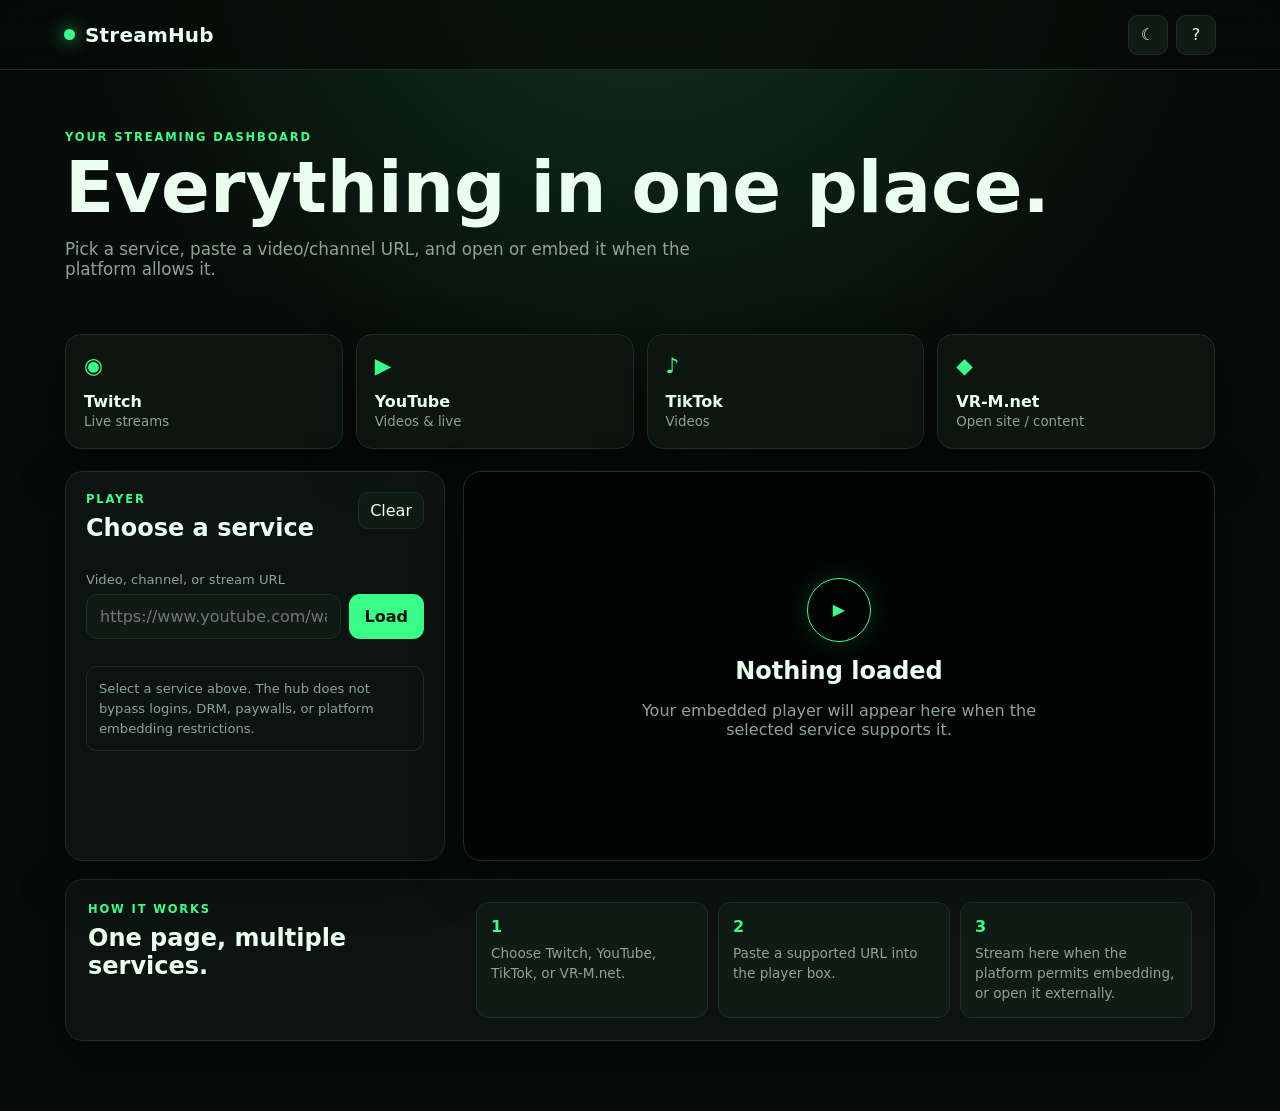
==== index.html @ 21f08e68 "Add files via upload" ====
<!doctype html>
<html lang="en">
<head>
  <meta charset="utf-8">
  <meta name="viewport" content="width=device-width,initial-scale=1">
  <title>StreamHub</title>
  <meta name="description" content="A personal streaming hub for Twitch, YouTube, TikTok and VR-M.net.">
  <link rel="stylesheet" href="style.css">
</head>
<body>
  <header class="topbar">
    <div class="brand"><span class="brand-dot"></span>StreamHub</div>
    <div class="top-actions">
      <button id="themeBtn" class="icon-btn" title="Toggle theme">☾</button>
      <button id="aboutBtn" class="icon-btn" title="About">?</button>
    </div>
  </header>

  <main>
    <section class="hero">
      <div>
        <p class="eyebrow">YOUR STREAMING DASHBOARD</p>
        <h1>Everything in one place.</h1>
        <p class="sub">Pick a service, paste a video/channel URL, and open or embed it when the platform allows it.</p>
      </div>
    </section>

    <section class="service-grid" aria-label="Streaming services">
      <button class="service twitch" data-service="twitch"><b>◉</b><span>Twitch</span><small>Live streams</small></button>
      <button class="service youtube" data-service="youtube"><b>▶</b><span>YouTube</span><small>Videos & live</small></button>
      <button class="service tiktok" data-service="tiktok"><b>♪</b><span>TikTok</span><small>Videos</small></button>
      <button class="service vrm" data-service="vrm"><b>◆</b><span>VR-M.net</span><small>Open site / content</small></button>
    </section>

    <section class="workspace">
      <div class="panel controls">
        <div class="panel-head">
          <div>
            <p class="eyebrow">PLAYER</p>
            <h2 id="playerTitle">Choose a service</h2>
          </div>
          <button id="clearBtn" class="small-btn">Clear</button>
        </div>

        <label for="urlInput">Video, channel, or stream URL</label>
        <div class="url-row">
          <input id="urlInput" type="url" placeholder="https://www.youtube.com/watch?v=...">
          <button id="loadBtn" class="primary">Load</button>
        </div>

        <div id="quickLinks" class="quick-links"></div>

        <div id="notice" class="notice">
          Select a service above. The hub does not bypass logins, DRM, paywalls, or platform embedding restrictions.
        </div>
      </div>

      <div class="panel player-panel">
        <div id="emptyPlayer" class="empty-player">
          <div class="play-ring">▶</div>
          <h2>Nothing loaded</h2>
          <p>Your embedded player will appear here when the selected service supports it.</p>
        </div>
        <iframe id="player" title="Streaming player" allow="autoplay; fullscreen; picture-in-picture; encrypted-media; web-share" allowfullscreen hidden></iframe>
        <div id="externalCard" class="external-card" hidden>
          <div class="external-icon">↗</div>
          <h2>Open on the service</h2>
          <p>This site does not allow this content to be embedded here.</p>
          <a id="externalLink" class="primary link-btn" target="_blank" rel="noopener noreferrer">Open</a>
        </div>
      </div>
    </section>

    <section class="panel help">
      <div>
        <p class="eyebrow">HOW IT WORKS</p>
        <h2>One page, multiple services.</h2>
      </div>
      <div class="help-grid">
        <div><b>1</b><span>Choose Twitch, YouTube, TikTok, or VR-M.net.</span></div>
        <div><b>2</b><span>Paste a supported URL into the player box.</span></div>
        <div><b>3</b><span>Stream here when the platform permits embedding, or open it externally.</span></div>
      </div>
    </section>
  </main>

  <dialog id="aboutDialog">
    <button class="dialog-close" id="closeAbout">×</button>
    <p class="eyebrow">ABOUT STREAMHUB</p>
    <h2>Built for a GitHub Pages site.</h2>
    <p>StreamHub is a front-end launcher/player. It does not proxy, download, decrypt, or bypass any streaming service. Some platforms require their own player or block iframe embedding.</p>
    <p class="muted">For Twitch embeds, the platform requires a valid <code>parent</code> domain. GitHub Pages sites are supported by using your actual Pages hostname.</p>
  </dialog>

  <script src="app.js"></script>
</body>
</html>
---- style.css ----
:root{
  --bg:#070b09;--panel:#0d1511;--panel2:#101b16;--text:#eafff0;--muted:#8ca496;
  --line:#1b3025;--accent:#39ff88;--accent2:#17c96a;--shadow:0 18px 50px rgba(0,0,0,.35);
}
*{box-sizing:border-box}
html,body{margin:0;min-height:100%;font-family:Inter,ui-sans-serif,system-ui,-apple-system,Segoe UI,sans-serif;background:radial-gradient(circle at 50% -10%,#12351f 0,#070b09 42%);color:var(--text)}
body.light{--bg:#f3faf5;--panel:#fff;--panel2:#eef8f1;--text:#102018;--muted:#5b7163;--line:#cfe2d5;background:linear-gradient(#effaf3,#fff)}
button,input{font:inherit}
button{cursor:pointer}
.topbar{height:70px;padding:0 5vw;display:flex;align-items:center;justify-content:space-between;border-bottom:1px solid var(--line);background:rgba(7,11,9,.72);backdrop-filter:blur(14px);position:sticky;top:0;z-index:10}
.light .topbar{background:rgba(255,255,255,.8)}
.brand{font-weight:900;font-size:1.25rem;letter-spacing:.2px;display:flex;gap:10px;align-items:center}
.brand-dot{width:11px;height:11px;border-radius:50%;background:var(--accent);box-shadow:0 0 18px var(--accent)}
.top-actions{display:flex;gap:8px}.icon-btn,.small-btn{background:var(--panel2);color:var(--text);border:1px solid var(--line);border-radius:10px;padding:8px 11px}.icon-btn{width:40px;height:40px}
main{width:min(1150px,92vw);margin:auto;padding:42px 0 70px}
.hero{padding:18px 0 30px}
.eyebrow{font-size:.72rem;letter-spacing:.16em;color:var(--accent);font-weight:800;margin:0 0 8px}
h1{font-size:clamp(2.2rem,6vw,4.5rem);line-height:.98;margin:0 0 15px}
h2{margin:0 0 8px}.sub{max-width:700px;color:var(--muted);font-size:1.05rem}
.service-grid{display:grid;grid-template-columns:repeat(4,1fr);gap:13px;margin:8px 0 22px}
.service{min-height:105px;text-align:left;padding:18px;border-radius:16px;background:var(--panel);border:1px solid var(--line);color:var(--text);transition:.18s;box-shadow:var(--shadow)}
.service:hover,.service.active{transform:translateY(-2px);border-color:var(--accent);box-shadow:0 0 0 1px rgba(57,255,136,.16),var(--shadow)}
.service b{font-size:1.35rem;display:block;margin-bottom:14px;color:var(--accent)}
.service span{font-weight:850;display:block}.service small{color:var(--muted)}
.workspace{display:grid;grid-template-columns:380px 1fr;gap:18px}
.panel{background:rgba(13,21,17,.9);border:1px solid var(--line);border-radius:18px;box-shadow:var(--shadow)}
.light .panel{background:var(--panel)}
.controls{padding:20px}.panel-head{display:flex;justify-content:space-between;align-items:start;margin-bottom:22px}
label{font-size:.82rem;color:var(--muted);display:block;margin-bottom:7px}
.url-row{display:flex;gap:8px}.url-row input{min-width:0;flex:1}
input{width:100%;padding:12px 13px;border-radius:11px;border:1px solid var(--line);background:var(--panel2);color:var(--text);outline:none}
input:focus{border-color:var(--accent);box-shadow:0 0 0 3px rgba(57,255,136,.08)}
.primary{border:0;border-radius:11px;padding:11px 16px;background:var(--accent);color:#041109;font-weight:900}.primary:hover{background:#65ffa4}
.quick-links{display:flex;flex-wrap:wrap;gap:7px;margin:13px 0}
.quick-links button{border:1px solid var(--line);background:var(--panel2);color:var(--text);border-radius:9px;padding:7px 9px;font-size:.78rem}
.notice{margin-top:14px;padding:12px;border:1px solid var(--line);border-radius:11px;color:var(--muted);font-size:.82rem;line-height:1.5}
.player-panel{min-height:390px;overflow:hidden;display:flex;align-items:center;justify-content:center;position:relative;background:#020403}
#player{border:0;width:100%;height:100%;min-height:390px;background:#000}
.empty-player,.external-card{text-align:center;padding:35px;max-width:520px}.play-ring{margin:auto auto 15px;width:64px;height:64px;border:1px solid var(--accent);border-radius:50%;display:grid;place-items:center;color:var(--accent);box-shadow:0 0 28px rgba(57,255,136,.15)}
.empty-player p,.external-card p{color:var(--muted)}
.link-btn{display:inline-block;text-decoration:none;margin-top:8px}
.external-icon{font-size:3rem;color:var(--accent)}
.help{margin-top:18px;padding:22px;display:grid;grid-template-columns:1fr 2fr;gap:30px}.help-grid{display:grid;grid-template-columns:repeat(3,1fr);gap:10px}.help-grid div{padding:14px;background:var(--panel2);border-radius:12px;border:1px solid var(--line)}.help-grid b{color:var(--accent);display:block;margin-bottom:7px}.help-grid span{font-size:.85rem;color:var(--muted);line-height:1.4}
dialog{width:min(520px,90vw);background:var(--panel);color:var(--text);border:1px solid var(--line);border-radius:18px;padding:26px;box-shadow:0 30px 100px #000}.dialog-close{float:right;background:none;border:0;color:var(--muted);font-size:1.5rem}.muted{color:var(--muted);line-height:1.55}code{color:var(--accent)}
@media(max-width:850px){.service-grid{grid-template-columns:repeat(2,1fr)}.workspace{grid-template-columns:1fr}.help{grid-template-columns:1fr}.help-grid{grid-template-columns:1fr}.player-panel{min-height:300px}}
@media(max-width:480px){main{width:94vw;padding-top:25px}.service-grid{gap:8px}.service{min-height:95px;padding:14px}.url-row{flex-direction:column}.topbar{padding:0 3vw}}
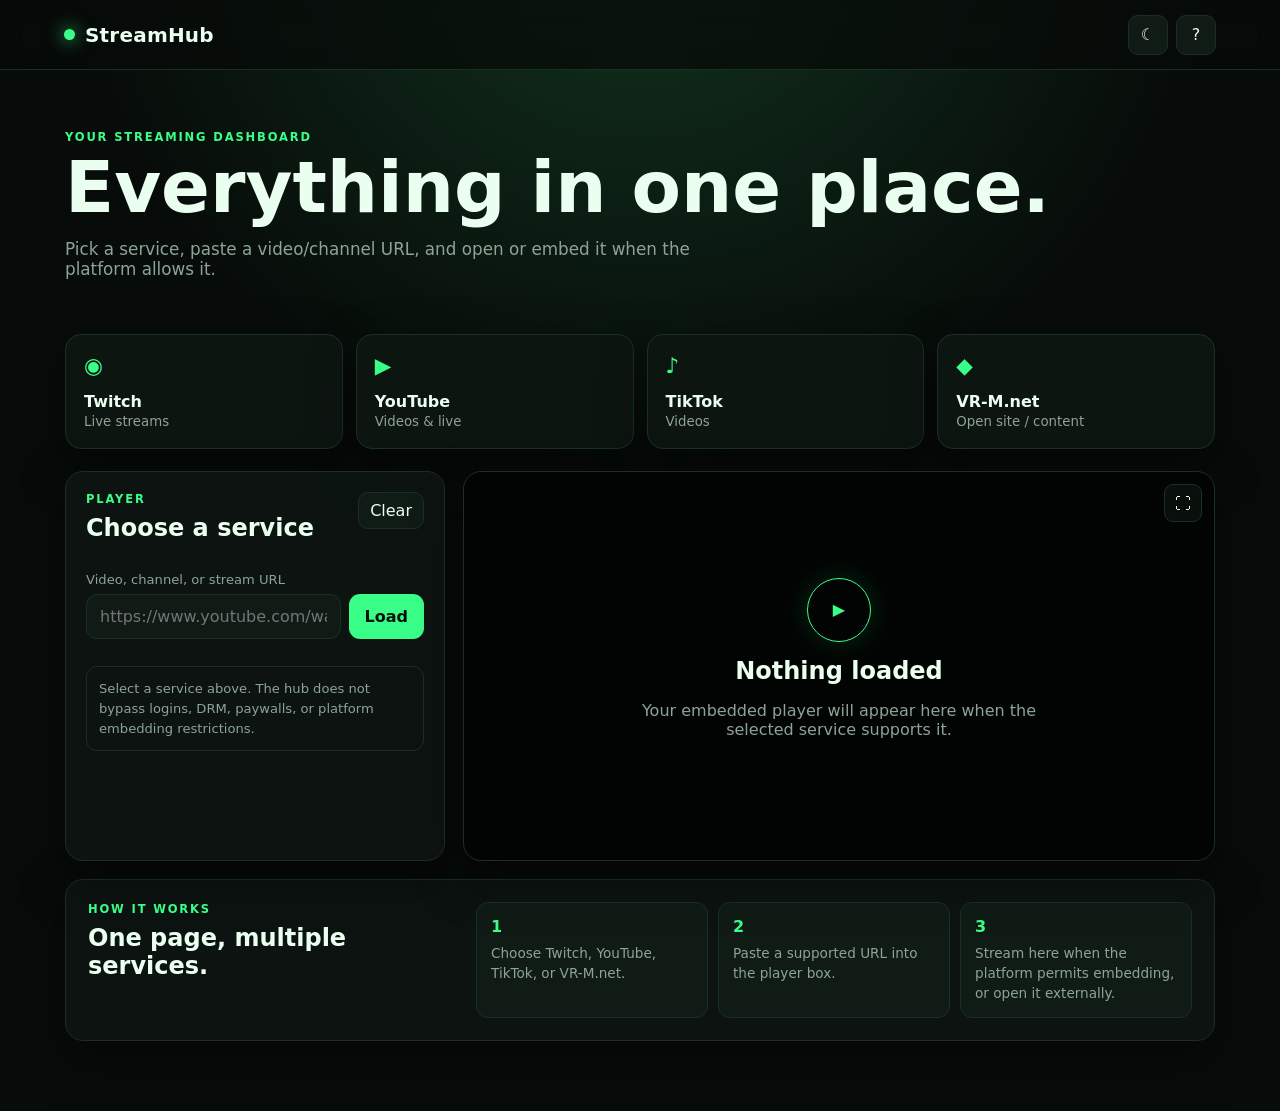
==== commit 67ccee8d: "Add files via upload" ====
--- a/index.html
+++ b/index.html
@@ -55,12 +55,13 @@
         </div>
       </div>
 
-      <div class="panel player-panel">
+      <div id="playerPanel" class="panel player-panel">
         <div id="emptyPlayer" class="empty-player">
           <div class="play-ring">▶</div>
           <h2>Nothing loaded</h2>
           <p>Your embedded player will appear here when the selected service supports it.</p>
         </div>
+        <button id="fullscreenBtn" class="fullscreen-btn" title="Fullscreen" hidden>⛶</button>
         <iframe id="player" title="Streaming player" allow="autoplay; fullscreen; picture-in-picture; encrypted-media; web-share" allowfullscreen hidden></iframe>
         <div id="externalCard" class="external-card" hidden>
           <div class="external-icon">↗</div>
--- a/style.css
+++ b/style.css
@@ -36,6 +36,11 @@
 .notice{margin-top:14px;padding:12px;border:1px solid var(--line);border-radius:11px;color:var(--muted);font-size:.82rem;line-height:1.5}
 .player-panel{min-height:390px;overflow:hidden;display:flex;align-items:center;justify-content:center;position:relative;background:#020403}
 #player{border:0;width:100%;height:100%;min-height:390px;background:#000}
+.fullscreen-btn{position:absolute;top:12px;right:12px;z-index:5;width:38px;height:38px;border-radius:9px;border:1px solid var(--line);background:rgba(13,21,17,.75);color:var(--text);backdrop-filter:blur(6px);font-size:1rem;display:grid;place-items:center}
+.fullscreen-btn:hover{border-color:var(--accent);color:var(--accent)}
+.player-panel:fullscreen{background:#000}
+.player-panel:fullscreen #player{min-height:100%}
+.player-panel:fullscreen .fullscreen-btn{top:16px;right:16px}
 .empty-player,.external-card{text-align:center;padding:35px;max-width:520px}.play-ring{margin:auto auto 15px;width:64px;height:64px;border:1px solid var(--accent);border-radius:50%;display:grid;place-items:center;color:var(--accent);box-shadow:0 0 28px rgba(57,255,136,.15)}
 .empty-player p,.external-card p{color:var(--muted)}
 .link-btn{display:inline-block;text-decoration:none;margin-top:8px}
